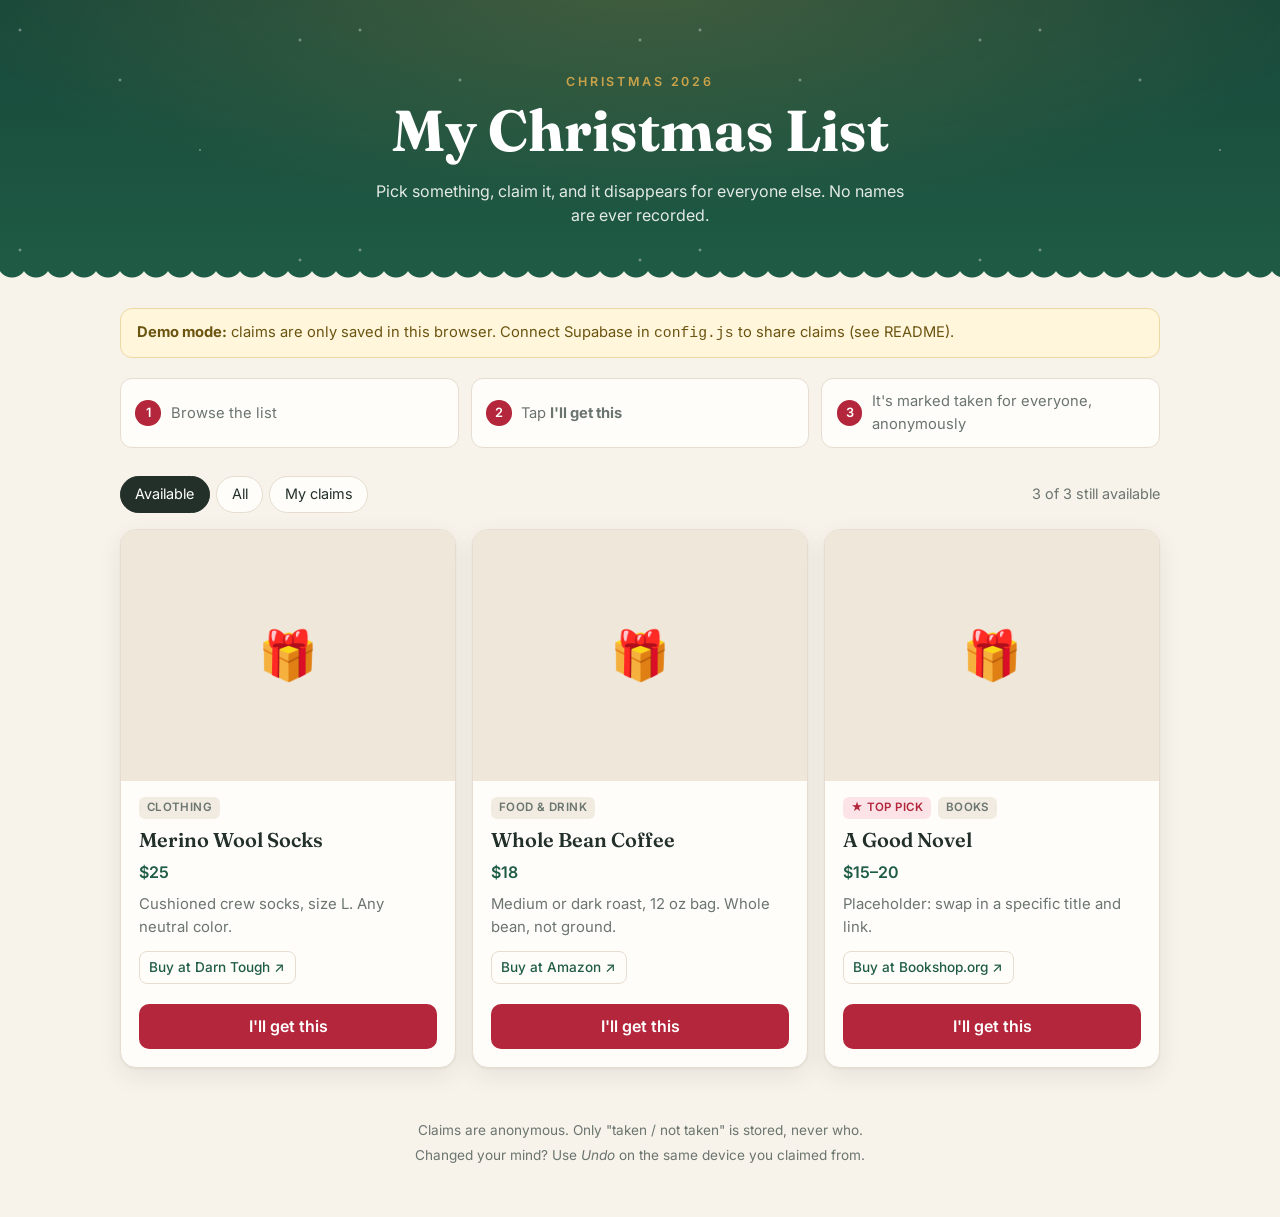
==== index.html @ 02a4d36c "Build anonymous Christmas list registry framework Static GitHub Pages site: gift list from items.jso" ====
<!DOCTYPE html>
<html lang="en">
<head>
  <meta charset="utf-8">
  <meta name="viewport" content="width=device-width, initial-scale=1">
  <title>Christmas List</title>
  <meta name="description" content="A Christmas gift list. Claim a gift anonymously so nobody doubles up.">
  <link rel="icon" href="data:image/svg+xml,<svg xmlns='http://www.w3.org/2000/svg' viewBox='0 0 100 100'><text y='.9em' font-size='90'>🎄</text></svg>">
  <link rel="preconnect" href="https://fonts.googleapis.com">
  <link rel="preconnect" href="https://fonts.gstatic.com" crossorigin>
  <link href="https://fonts.googleapis.com/css2?family=Fraunces:opsz,wght@9..144,500;9..144,700&family=Inter:wght@400;500;600&display=swap" rel="stylesheet">
  <link rel="stylesheet" href="styles.css">
</head>
<body>
  <header class="hero">
    <div class="snow" aria-hidden="true"></div>
    <p class="eyebrow" id="eyebrow">Christmas</p>
    <h1 id="title">Christmas List</h1>
    <p class="subtitle" id="subtitle"></p>
  </header>

  <main class="container">
    <div id="banner" class="banner" hidden></div>

    <section class="how" aria-label="How it works">
      <div><b>1</b><span>Browse the list</span></div>
      <div><b>2</b><span>Tap <strong>I'll get this</strong></span></div>
      <div><b>3</b><span>It's marked taken for everyone, anonymously</span></div>
    </section>

    <div class="toolbar">
      <div class="filters" role="tablist" aria-label="Filter items">
        <button class="chip is-active" data-filter="available" role="tab" aria-selected="true">Available</button>
        <button class="chip" data-filter="all" role="tab" aria-selected="false">All</button>
        <button class="chip" data-filter="mine" role="tab" aria-selected="false">My claims</button>
      </div>
      <p class="count" id="count" aria-live="polite"></p>
    </div>

    <div id="list" class="grid" aria-live="polite">
      <p class="empty">Loading the list…</p>
    </div>
  </main>

  <footer class="footer">
    <p>Claims are anonymous. Only "taken / not taken" is stored, never who.</p>
    <p>Changed your mind? Use <em>Undo</em> on the same device you claimed from.</p>
  </footer>

  <dialog id="confirm" class="dialog">
    <form method="dialog">
      <h2 id="confirm-title">Claim this gift?</h2>
      <p id="confirm-body"></p>
      <p class="fine">It'll be marked as taken for everyone. Nobody (including the list owner) will see it was you.</p>
      <menu>
        <button value="cancel" class="btn btn-ghost">Cancel</button>
        <button value="ok" class="btn btn-primary" id="confirm-ok">Yes, I'll get it</button>
      </menu>
    </form>
  </dialog>

  <div id="toast" class="toast" role="status" hidden></div>

  <script src="config.js"></script>
  <script src="app.js"></script>
</body>
</html>
---- styles.css ----
/* ===== Theme =====
   Change these variables to restyle the whole site. */
:root {
  --bg: #f7f2ea;
  --surface: #fffdf9;
  --ink: #23302a;
  --muted: #6b7570;
  --primary: #1f5c45;        /* evergreen */
  --primary-ink: #ffffff;
  --accent: #b3263b;         /* cranberry */
  --gold: #c9a24a;
  --line: #e6ddd0;
  --taken: #a6aaa7;
  --radius: 16px;
  --shadow: 0 1px 2px rgba(35, 48, 42, .06), 0 8px 24px rgba(35, 48, 42, .08);
  --font-display: "Fraunces", Georgia, serif;
  --font-body: "Inter", system-ui, -apple-system, sans-serif;
}

* { box-sizing: border-box; }
html { -webkit-text-size-adjust: 100%; }
body {
  margin: 0;
  background: var(--bg);
  color: var(--ink);
  font: 16px/1.55 var(--font-body);
  min-height: 100vh;
}
a { color: var(--primary); }
button { font: inherit; cursor: pointer; }

/* ===== Header ===== */
.hero {
  position: relative;
  text-align: center;
  padding: 4.5rem 1.25rem 3.5rem;
  background:
    radial-gradient(1200px 400px at 50% -10%, rgba(201, 162, 74, .25), transparent 60%),
    linear-gradient(180deg, #17473a, var(--primary));
  color: #fff;
  overflow: hidden;
}
.hero::after { /* subtle scalloped edge */
  content: "";
  position: absolute; left: 0; right: 0; bottom: -1px; height: 18px;
  background: radial-gradient(circle at 12px -4px, transparent 14px, var(--bg) 15px) repeat-x;
  background-size: 24px 18px;
}
.eyebrow {
  margin: 0 0 .5rem;
  letter-spacing: .22em; text-transform: uppercase;
  font-size: .78rem; font-weight: 600; color: var(--gold);
}
.hero h1 {
  margin: 0;
  font: 700 clamp(2.2rem, 6vw, 3.6rem)/1.1 var(--font-display);
}
.subtitle { margin: 1rem auto 0; max-width: 34rem; opacity: .88; }

/* ===== Layout ===== */
.container { max-width: 1080px; margin: 0 auto; padding: 1.5rem 1.25rem 3rem; }

.banner {
  background: #fff6dc; border: 1px solid #ecd9a0; color: #6b5410;
  padding: .75rem 1rem; border-radius: 12px; margin-bottom: 1.25rem; font-size: .92rem;
}
.banner.error { background: #fde8eb; border-color: #f2bcc4; color: #7a1626; }

.how {
  display: grid; grid-template-columns: repeat(3, 1fr); gap: .75rem;
  margin-bottom: 1.75rem; font-size: .92rem; color: var(--muted);
}
.how div {
  display: flex; align-items: center; gap: .6rem;
  background: var(--surface); border: 1px solid var(--line);
  border-radius: 12px; padding: .7rem .9rem;
}
.how b {
  flex: none; display: grid; place-items: center;
  width: 1.6rem; height: 1.6rem; border-radius: 50%;
  background: var(--accent); color: #fff; font-weight: 600; font-size: .8rem;
}

.toolbar {
  display: flex; align-items: center; justify-content: space-between;
  gap: 1rem; flex-wrap: wrap; margin-bottom: 1rem;
}
.filters { display: flex; gap: .4rem; }
.chip {
  border: 1px solid var(--line); background: var(--surface); color: var(--ink);
  padding: .4rem .9rem; border-radius: 999px; font-size: .9rem;
}
.chip.is-active { background: var(--ink); border-color: var(--ink); color: #fff; }
.count { margin: 0; color: var(--muted); font-size: .9rem; }

/* ===== Cards ===== */
.grid {
  display: grid; gap: 1rem;
  grid-template-columns: repeat(auto-fill, minmax(280px, 1fr));
}
.card {
  position: relative;
  display: flex; flex-direction: column;
  background: var(--surface); border: 1px solid var(--line);
  border-radius: var(--radius); box-shadow: var(--shadow);
  overflow: hidden; transition: transform .15s ease, opacity .2s ease;
}
.card:hover { transform: translateY(-2px); }
.card-img { aspect-ratio: 4 / 3; background: #efe7da; }
.card-img img { width: 100%; height: 100%; object-fit: contain; display: block; }
.card-img.placeholder { display: grid; place-items: center; font-size: 3rem; }
.card-body { padding: 1rem 1.1rem 1.1rem; display: flex; flex-direction: column; gap: .5rem; flex: 1; }
.meta { display: flex; gap: .4rem; flex-wrap: wrap; align-items: center; }
.tag {
  font-size: .72rem; font-weight: 600; letter-spacing: .04em; text-transform: uppercase;
  color: var(--muted); background: #f1ebe1; padding: .15rem .5rem; border-radius: 6px;
}
.tag.top { background: #fbe3e7; color: var(--accent); }
.card h3 { margin: 0; font: 600 1.25rem/1.25 var(--font-display); }
.price { font-weight: 600; color: var(--primary); }
.desc { margin: 0; color: var(--muted); font-size: .93rem; }
.links { display: flex; flex-wrap: wrap; gap: .4rem; margin-top: .25rem; }
.links a {
  font-size: .85rem; text-decoration: none; font-weight: 500;
  border: 1px solid var(--line); border-radius: 8px; padding: .3rem .6rem;
}
.links a:hover { border-color: var(--primary); }
.actions { margin-top: auto; padding-top: .75rem; display: flex; gap: .5rem; align-items: center; }

.btn {
  border: 0; border-radius: 10px; padding: .65rem 1rem; font-weight: 600;
}
.btn-primary { background: var(--accent); color: #fff; flex: 1; }
.btn-primary:hover { filter: brightness(1.07); }
.btn-ghost { background: transparent; color: var(--ink); border: 1px solid var(--line); }
.btn[disabled] { opacity: .6; cursor: wait; }

.status { flex: 1; font-weight: 600; font-size: .93rem; }
.status.taken { color: var(--taken); }
.status.mine { color: var(--primary); }

.card.is-taken { opacity: .6; }
.card.is-taken .card-img { filter: grayscale(1); }
.card.is-taken::after {
  content: "Taken";
  position: absolute; top: 14px; right: -34px; transform: rotate(35deg);
  background: var(--taken); color: #fff; font-size: .75rem; font-weight: 700;
  letter-spacing: .1em; text-transform: uppercase; padding: .25rem 2.5rem;
}
.card.is-mine { border-color: var(--primary); }
.card.is-mine::after { content: "Yours"; background: var(--primary); }
.card.is-mine { opacity: 1; }
.card.is-mine .card-img { filter: none; }

.empty {
  grid-column: 1 / -1; text-align: center; color: var(--muted);
  padding: 3rem 1rem; background: var(--surface);
  border: 1px dashed var(--line); border-radius: var(--radius);
}

/* ===== Dialog / toast ===== */
.dialog {
  border: 0; border-radius: var(--radius); padding: 1.5rem; max-width: 26rem; width: calc(100% - 2rem);
  box-shadow: 0 20px 60px rgba(0, 0, 0, .25); color: var(--ink);
}
.dialog::backdrop { background: rgba(20, 30, 25, .45); }
.dialog h2 { margin: 0 0 .5rem; font: 600 1.4rem var(--font-display); }
.dialog .fine { font-size: .85rem; color: var(--muted); }
.dialog menu { display: flex; gap: .5rem; justify-content: flex-end; padding: 0; margin: 1.25rem 0 0; }
.dialog .btn-primary { flex: none; }

.toast {
  position: fixed; left: 50%; bottom: 1.5rem; transform: translateX(-50%);
  background: var(--ink); color: #fff; padding: .75rem 1.1rem; border-radius: 12px;
  box-shadow: var(--shadow); font-size: .93rem; z-index: 10; max-width: calc(100% - 2rem);
}

.footer { text-align: center; color: var(--muted); font-size: .85rem; padding: 0 1rem 3rem; }
.footer p { margin: .25rem 0; }

/* ===== Snow (decorative) ===== */
.snow {
  pointer-events: none; position: absolute; inset: 0; opacity: .55;
  background-image:
    radial-gradient(2px 2px at 20px 30px, #fff, transparent),
    radial-gradient(2px 2px at 120px 80px, #fff, transparent),
    radial-gradient(1.5px 1.5px at 200px 150px, #fff, transparent),
    radial-gradient(2px 2px at 300px 40px, #fff, transparent);
  background-size: 340px 220px;
  animation: snow 18s linear infinite;
}
.hero > :not(.snow) { position: relative; }
@keyframes snow { to { background-position: 60px 220px; } }

@media (max-width: 640px) {
  .how { grid-template-columns: 1fr; gap: .4rem; font-size: .88rem; }
  .how div { padding: .45rem .7rem; }
  .how b { width: 1.35rem; height: 1.35rem; font-size: .72rem; }
  .hero { padding: 3.5rem 1.25rem 3rem; }
}
@media (prefers-reduced-motion: reduce) {
  .snow { animation: none; }
  .card { transition: none; }
}
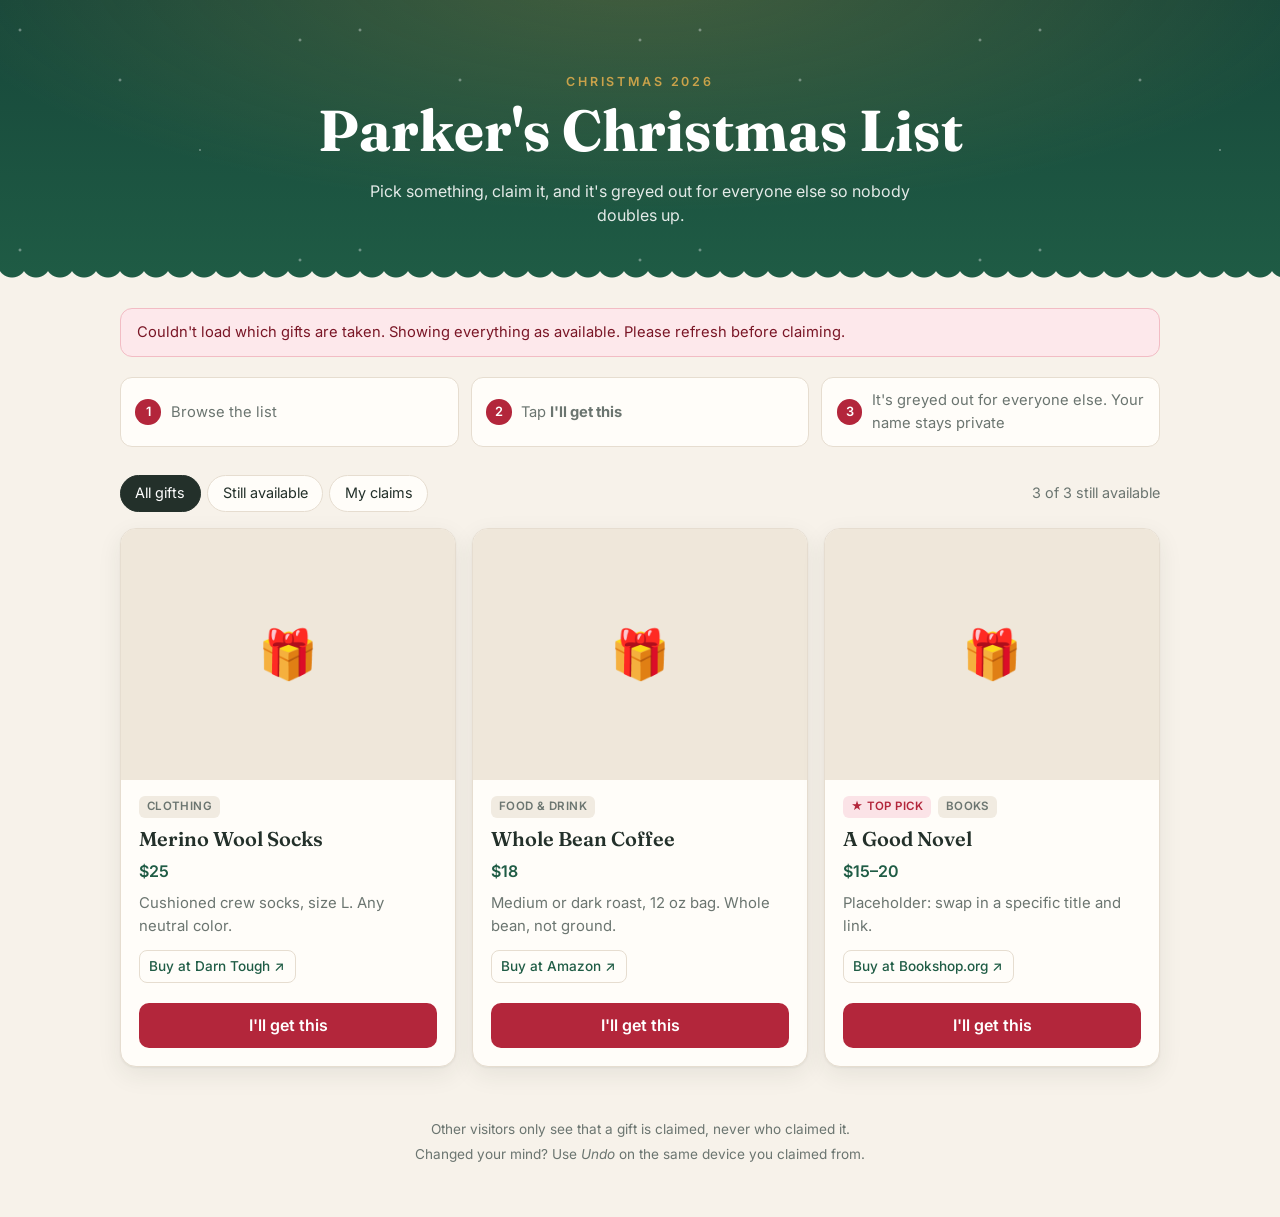
==== commit bc5a9e81: "Record claimer names, add organizer page, keep claimed items visible - Claim dialog asks for the cla" ====
--- a/index.html
+++ b/index.html
@@ -4,7 +4,7 @@
   <meta charset="utf-8">
   <meta name="viewport" content="width=device-width, initial-scale=1">
   <title>Christmas List</title>
-  <meta name="description" content="A Christmas gift list. Claim a gift anonymously so nobody doubles up.">
+  <meta name="description" content="A Christmas gift list. Claim a gift so nobody doubles up.">
   <link rel="icon" href="data:image/svg+xml,<svg xmlns='http://www.w3.org/2000/svg' viewBox='0 0 100 100'><text y='.9em' font-size='90'>🎄</text></svg>">
   <link rel="preconnect" href="https://fonts.googleapis.com">
   <link rel="preconnect" href="https://fonts.gstatic.com" crossorigin>
@@ -25,13 +25,13 @@
     <section class="how" aria-label="How it works">
       <div><b>1</b><span>Browse the list</span></div>
       <div><b>2</b><span>Tap <strong>I'll get this</strong></span></div>
-      <div><b>3</b><span>It's marked taken for everyone, anonymously</span></div>
+      <div><b>3</b><span>It's greyed out for everyone else. Your name stays private</span></div>
     </section>
 
     <div class="toolbar">
       <div class="filters" role="tablist" aria-label="Filter items">
-        <button class="chip is-active" data-filter="available" role="tab" aria-selected="true">Available</button>
-        <button class="chip" data-filter="all" role="tab" aria-selected="false">All</button>
+        <button class="chip is-active" data-filter="all" role="tab" aria-selected="true">All gifts</button>
+        <button class="chip" data-filter="available" role="tab" aria-selected="false">Still available</button>
         <button class="chip" data-filter="mine" role="tab" aria-selected="false">My claims</button>
       </div>
       <p class="count" id="count" aria-live="polite"></p>
@@ -43,7 +43,7 @@
   </main>
 
   <footer class="footer">
-    <p>Claims are anonymous. Only "taken / not taken" is stored, never who.</p>
+    <p>Other visitors only see that a gift is claimed, never who claimed it.</p>
     <p>Changed your mind? Use <em>Undo</em> on the same device you claimed from.</p>
   </footer>
 
@@ -51,9 +51,13 @@
     <form method="dialog">
       <h2 id="confirm-title">Claim this gift?</h2>
       <p id="confirm-body"></p>
-      <p class="fine">It'll be marked as taken for everyone. Nobody (including the list owner) will see it was you.</p>
+      <label class="field">
+        <span>Your name</span>
+        <input id="claimer-name" name="claimer" type="text" maxlength="60" autocomplete="name" required placeholder="e.g. Aunt Sue">
+      </label>
+      <p class="fine">Everyone else just sees "Claimed". Your name is only kept so the list organizer can keep track.</p>
       <menu>
-        <button value="cancel" class="btn btn-ghost">Cancel</button>
+        <button value="cancel" class="btn btn-ghost" formnovalidate>Cancel</button>
         <button value="ok" class="btn btn-primary" id="confirm-ok">Yes, I'll get it</button>
       </menu>
     </form>
--- a/styles.css
+++ b/styles.css
@@ -18,6 +18,7 @@
 }
 
 * { box-sizing: border-box; }
+[hidden] { display: none !important; }
 html { -webkit-text-size-adjust: 100%; }
 body {
   margin: 0;
@@ -139,17 +140,20 @@
 .status.taken { color: var(--taken); }
 .status.mine { color: var(--primary); }
 
-.card.is-taken { opacity: .6; }
+.card.is-taken { opacity: .55; box-shadow: none; background: #f3efe8; }
+.card.is-taken:hover { transform: none; }
+.card.is-taken h3 { color: var(--muted); }
 .card.is-taken .card-img { filter: grayscale(1); }
 .card.is-taken::after {
-  content: "Taken";
+  content: "Claimed";
   position: absolute; top: 14px; right: -34px; transform: rotate(35deg);
   background: var(--taken); color: #fff; font-size: .75rem; font-weight: 700;
   letter-spacing: .1em; text-transform: uppercase; padding: .25rem 2.5rem;
 }
 .card.is-mine { border-color: var(--primary); }
 .card.is-mine::after { content: "Yours"; background: var(--primary); }
-.card.is-mine { opacity: 1; }
+.card.is-mine { opacity: 1; background: var(--surface); box-shadow: var(--shadow); }
+.card.is-mine h3 { color: var(--ink); }
 .card.is-mine .card-img { filter: none; }
 
 .empty {
@@ -202,3 +206,15 @@
   .snow { animation: none; }
   .card { transition: none; }
 }
+
+/* ===== Form fields ===== */
+.field { display: grid; gap: .35rem; margin: 1rem 0 .25rem; font-weight: 600; font-size: .9rem; }
+.field input {
+  font: 16px var(--font-body); padding: .65rem .8rem; border-radius: 10px;
+  border: 1px solid var(--line); background: #fff; color: var(--ink);
+}
+.field input:focus { outline: 2px solid var(--primary); outline-offset: 1px; border-color: var(--primary); }
+.claimed-pill {
+  flex: 1; text-align: center; padding: .65rem 1rem; border-radius: 10px;
+  background: #e4e1dc; color: #7d817e; font-weight: 600;
+}
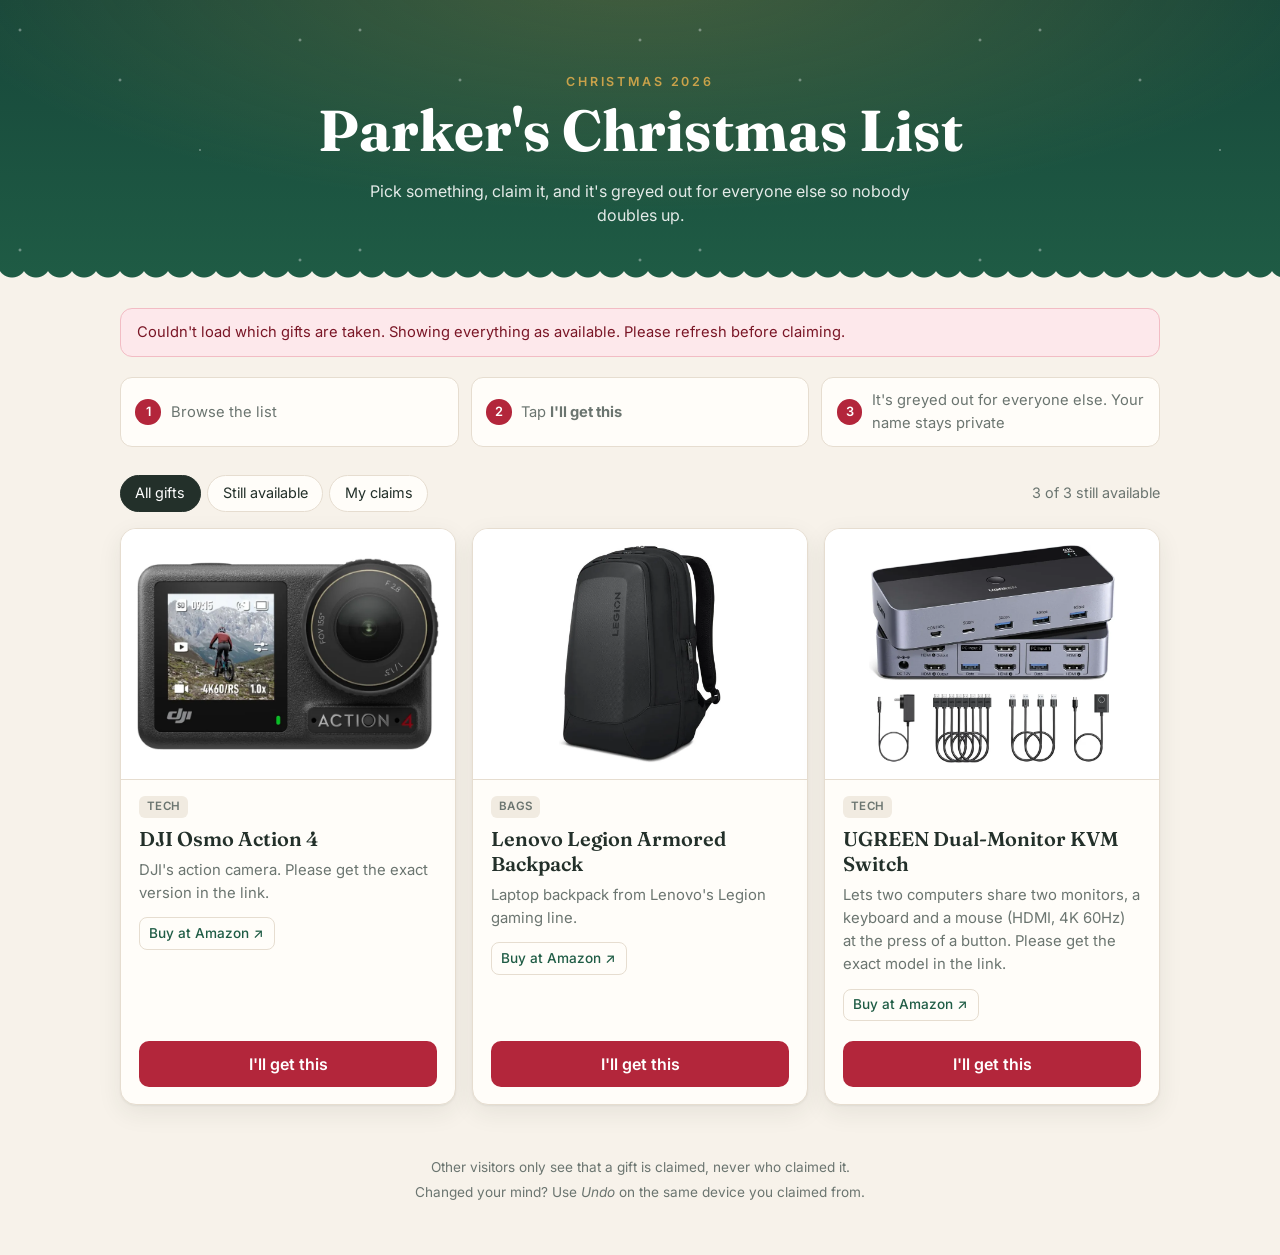
==== commit 3becb6a2: "Add product photos for the first three items Images are stored in images/ as resized WebP. Cards now" ====
--- a/index.html
+++ b/index.html
@@ -9,7 +9,7 @@
   <link rel="preconnect" href="https://fonts.googleapis.com">
   <link rel="preconnect" href="https://fonts.gstatic.com" crossorigin>
   <link href="https://fonts.googleapis.com/css2?family=Fraunces:opsz,wght@9..144,500;9..144,700&family=Inter:wght@400;500;600&display=swap" rel="stylesheet">
-  <link rel="stylesheet" href="styles.css">
+  <link rel="stylesheet" href="styles.css?v=20261124d">
 </head>
 <body>
   <header class="hero">
@@ -65,7 +65,7 @@
 
   <div id="toast" class="toast" role="status" hidden></div>
 
-  <script src="config.js"></script>
-  <script src="app.js"></script>
+  <script src="config.js?v=20261124d"></script>
+  <script src="app.js?v=20261124d"></script>
 </body>
 </html>
--- a/styles.css
+++ b/styles.css
@@ -107,8 +107,9 @@
   overflow: hidden; transition: transform .15s ease, opacity .2s ease;
 }
 .card:hover { transform: translateY(-2px); }
-.card-img { aspect-ratio: 4 / 3; background: #efe7da; }
-.card-img img { width: 100%; height: 100%; object-fit: contain; display: block; }
+.card-img { position: relative; aspect-ratio: 4 / 3; background: #fff; overflow: hidden; border-bottom: 1px solid var(--line); }
+.card-img img { position: absolute; inset: 0; width: 100%; height: 100%; object-fit: contain; padding: 1rem; display: block; }
+.card-img.placeholder { background: #efe7da; }
 .card-img.placeholder { display: grid; place-items: center; font-size: 3rem; }
 .card-body { padding: 1rem 1.1rem 1.1rem; display: flex; flex-direction: column; gap: .5rem; flex: 1; }
 .meta { display: flex; gap: .4rem; flex-wrap: wrap; align-items: center; }
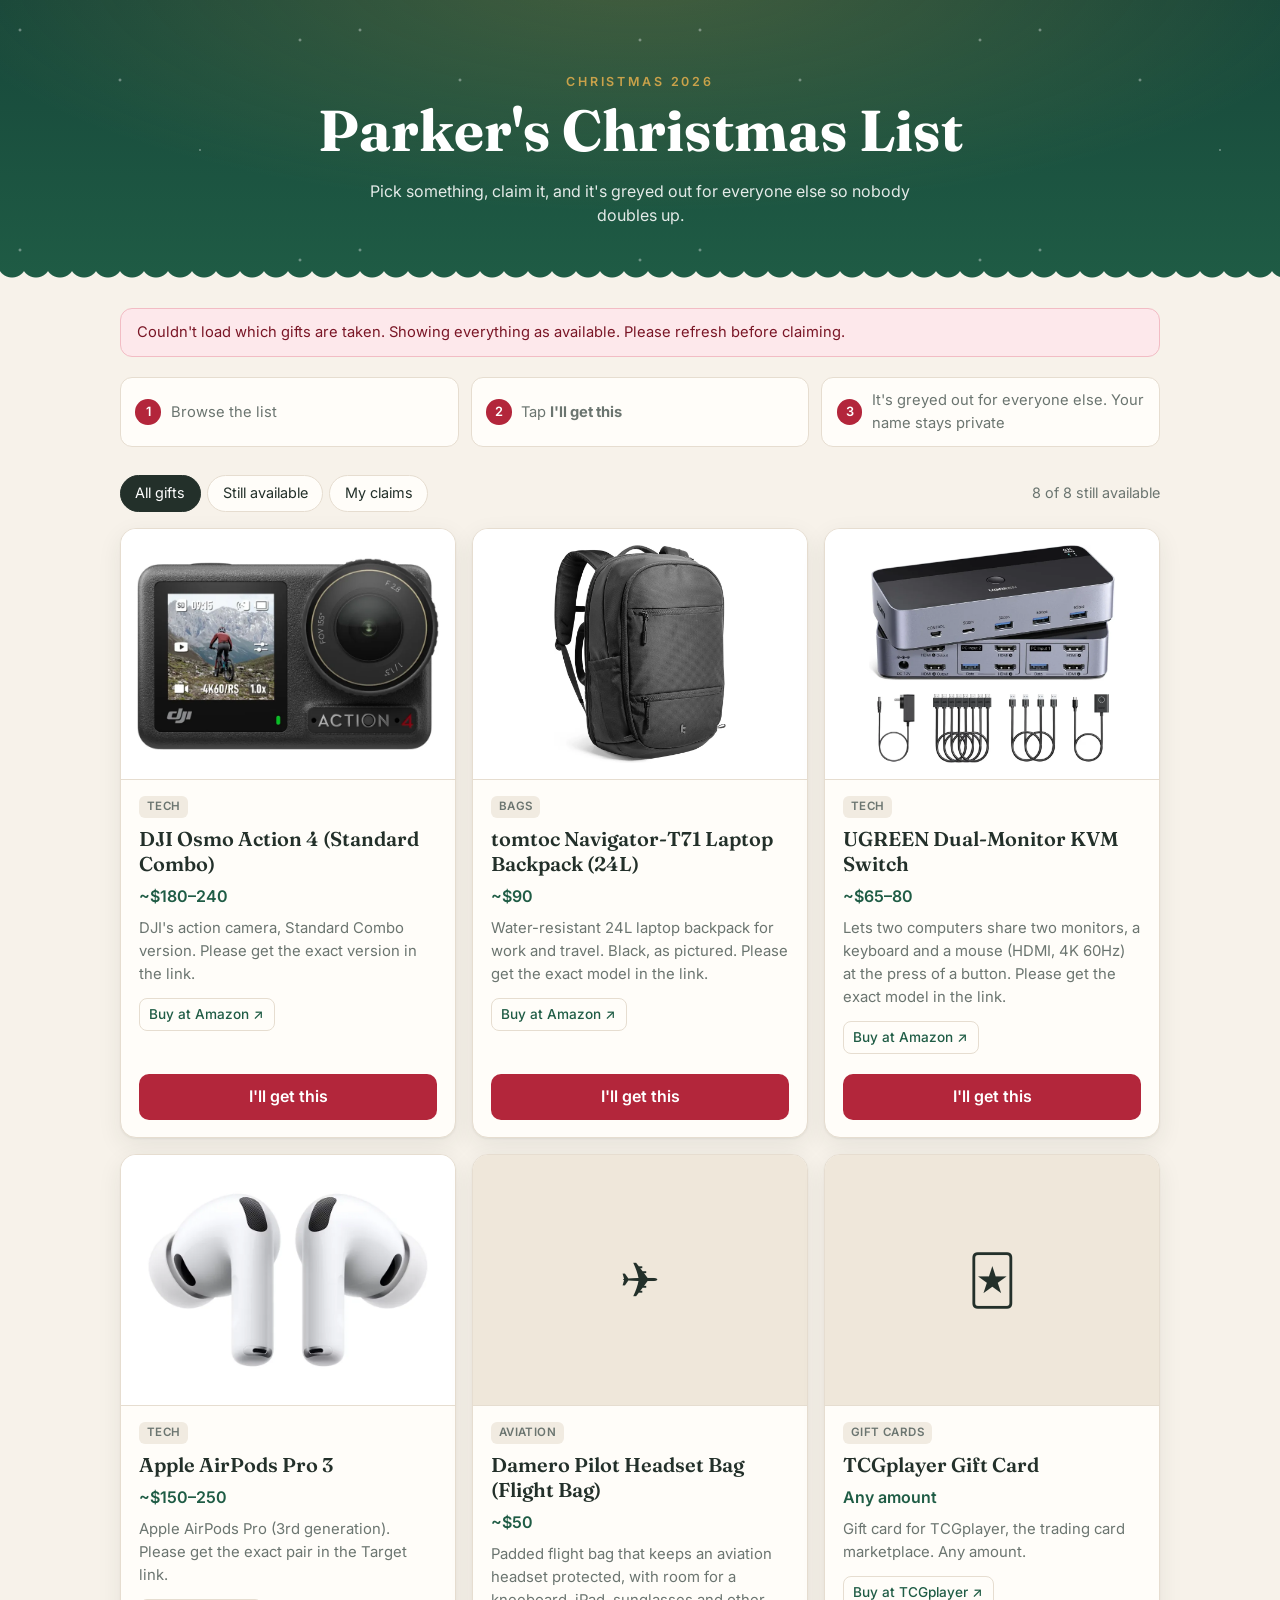
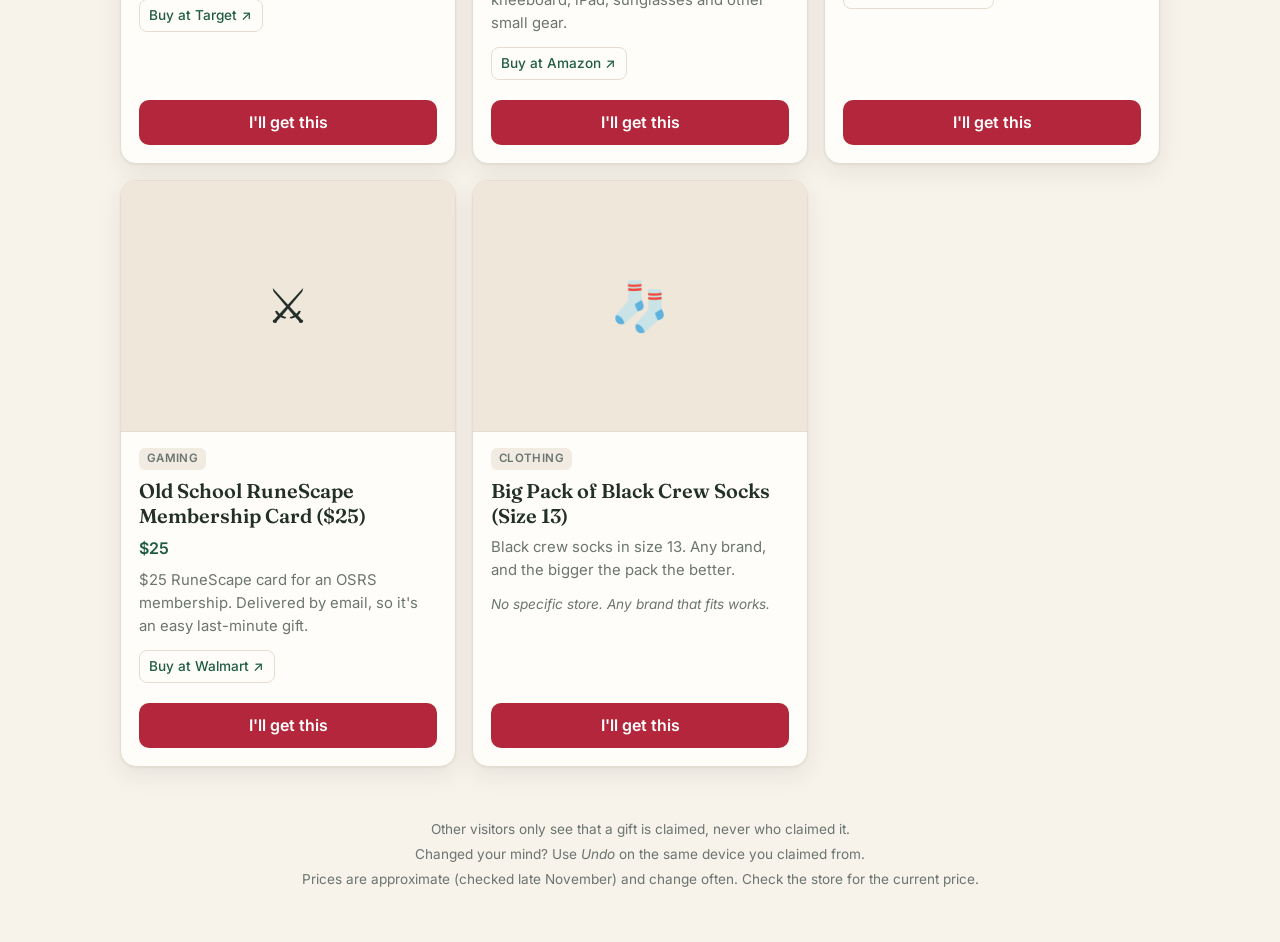
==== commit 65efa26f: "Add prices and four new items - Approximate prices for linked items (late-November sale prices vary)" ====
--- a/index.html
+++ b/index.html
@@ -9,7 +9,7 @@
   <link rel="preconnect" href="https://fonts.googleapis.com">
   <link rel="preconnect" href="https://fonts.gstatic.com" crossorigin>
   <link href="https://fonts.googleapis.com/css2?family=Fraunces:opsz,wght@9..144,500;9..144,700&family=Inter:wght@400;500;600&display=swap" rel="stylesheet">
-  <link rel="stylesheet" href="styles.css?v=20261124d">
+  <link rel="stylesheet" href="styles.css?v=20261127a">
 </head>
 <body>
   <header class="hero">
@@ -45,6 +45,7 @@
   <footer class="footer">
     <p>Other visitors only see that a gift is claimed, never who claimed it.</p>
     <p>Changed your mind? Use <em>Undo</em> on the same device you claimed from.</p>
+    <p>Prices are approximate (checked late November) and change often. Check the store for the current price.</p>
   </footer>
 
   <dialog id="confirm" class="dialog">
@@ -65,7 +66,7 @@
 
   <div id="toast" class="toast" role="status" hidden></div>
 
-  <script src="config.js?v=20261124d"></script>
-  <script src="app.js?v=20261124d"></script>
+  <script src="config.js?v=20261127a"></script>
+  <script src="app.js?v=20261127a"></script>
 </body>
 </html>
--- a/styles.css
+++ b/styles.css
@@ -219,3 +219,4 @@
   flex: 1; text-align: center; padding: .65rem 1rem; border-radius: 10px;
   background: #e4e1dc; color: #7d817e; font-weight: 600;
 }
+.nolink { margin: .25rem 0 0; font-size: .85rem; color: var(--muted); font-style: italic; }
